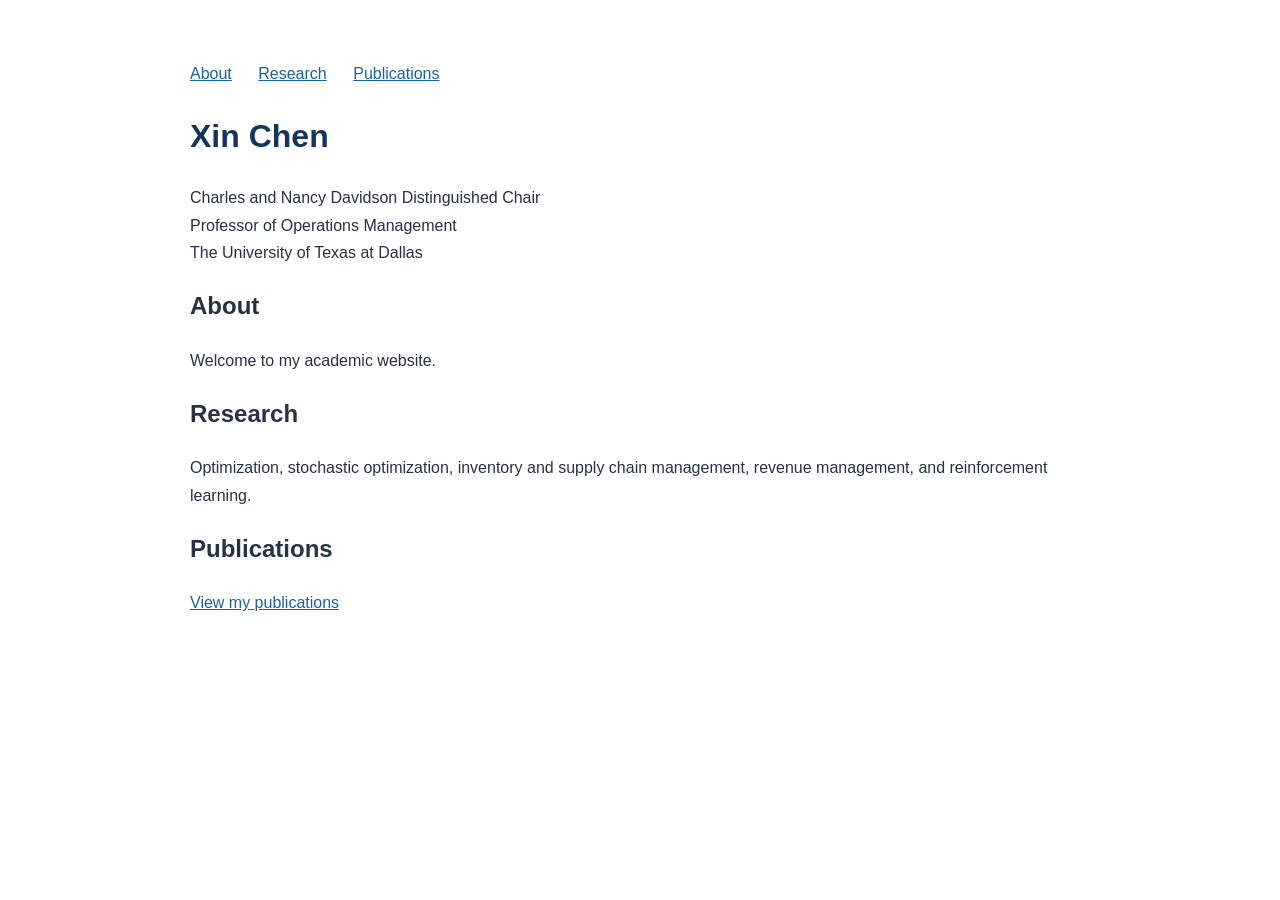
==== index.html @ ed324f5e "Create index.html for academic website Initial creation of the academic website for Xin Chen, includ" ====
<!DOCTYPE html>
<html lang="en">
<head>
  <meta charset="UTF-8">
  <meta name="viewport" content="width=device-width, initial-scale=1">
  <title>Xin Chen | UT Dallas</title>
  <style>
    body {
      font-family: Arial, sans-serif;
      max-width: 900px;
      margin: 60px auto;
      padding: 0 24px;
      color: #253247;
      line-height: 1.7;
    }
    h1 { color: #15365c; }
    a { color: #17639a; }
    nav a { margin-right: 22px; }
  </style>
</head>
<body>
  <nav>
    <a href="#about">About</a>
    <a href="#research">Research</a>
    <a href="#publications">Publications</a>
  </nav>

  <h1>Xin Chen</h1>
  <p>
    Charles and Nancy Davidson Distinguished Chair<br>
    Professor of Operations Management<br>
    The University of Texas at Dallas
  </p>

  <h2 id="about">About</h2>
  <p>
    Welcome to my academic website.
  </p>

  <h2 id="research">Research</h2>
  <p>
    Optimization, stochastic optimization,
    inventory and supply chain management,
    revenue management, and reinforcement learning.
  </p>

  <h2 id="publications">Publications</h2>
  <p>
    <a href="https://sites.gatech.edu/xin-chen/publications/">
      View my publications
    </a>
  </p>
</body>
</html>
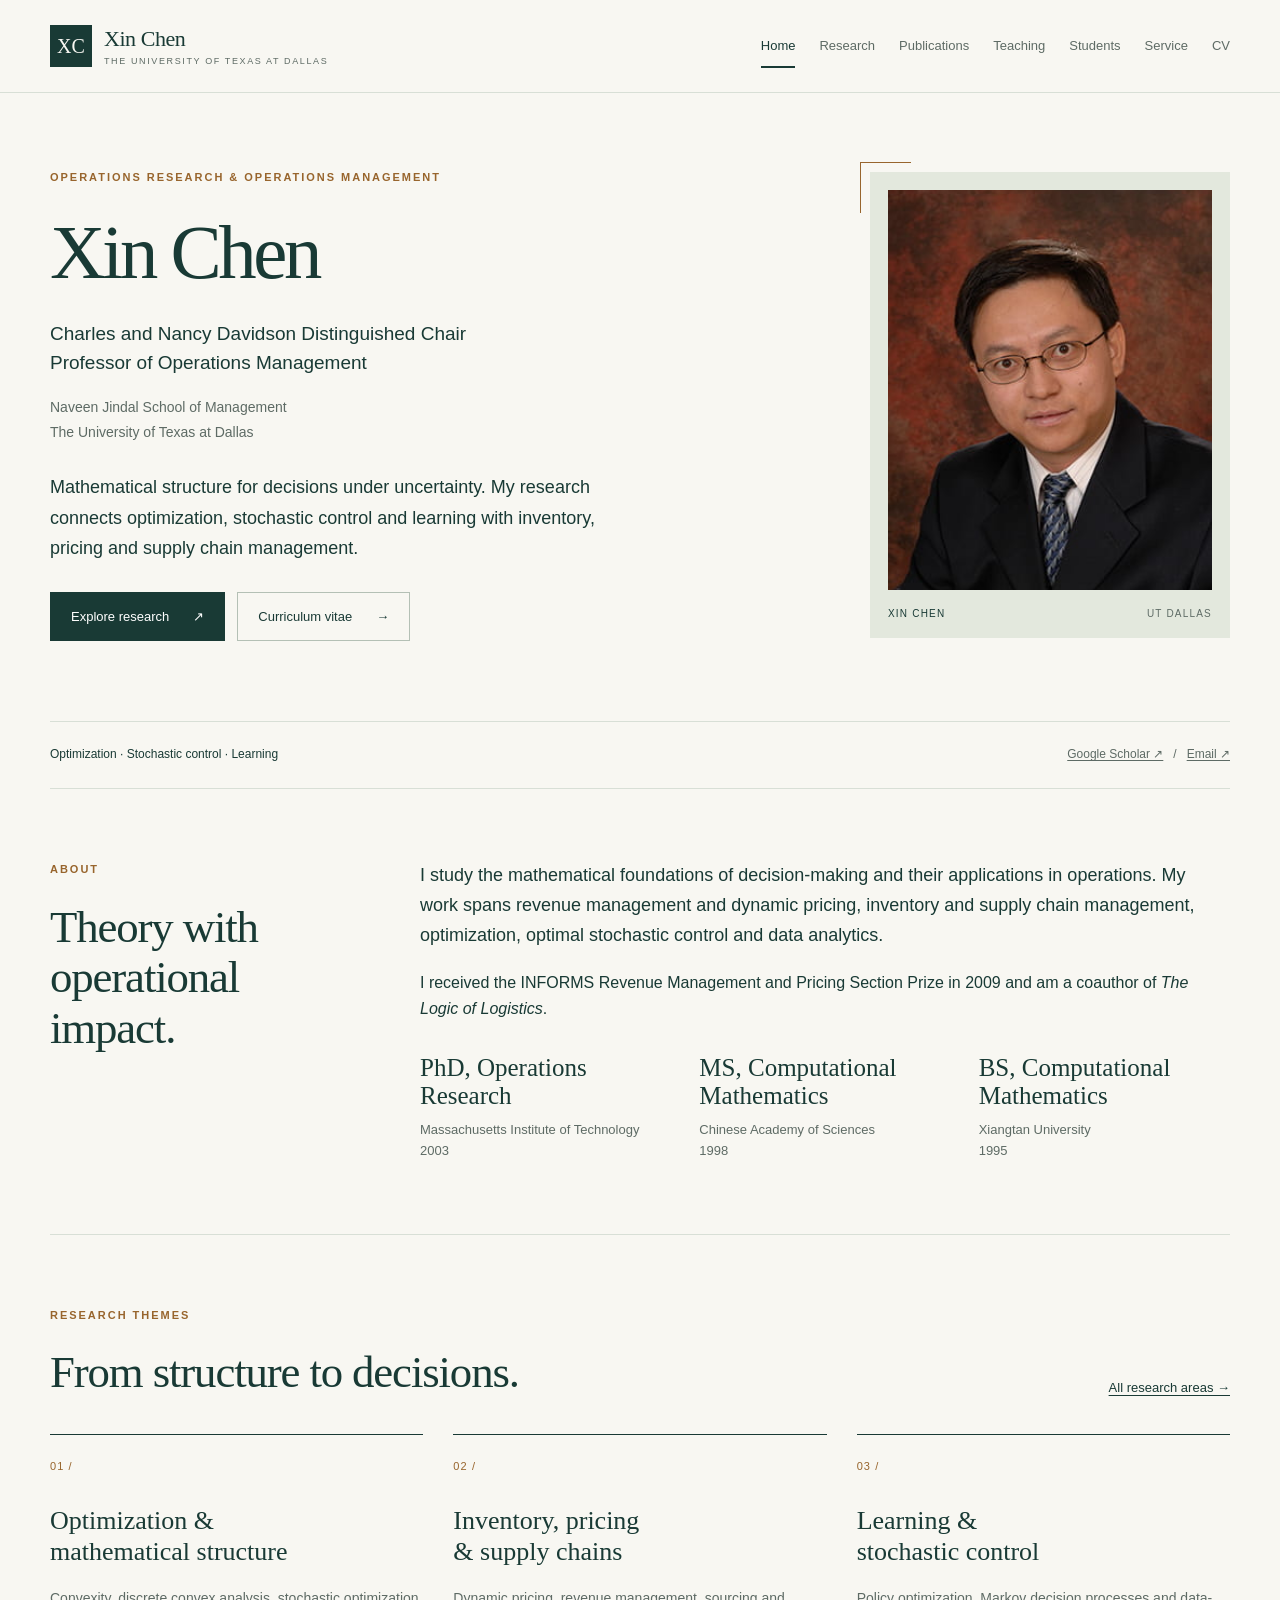
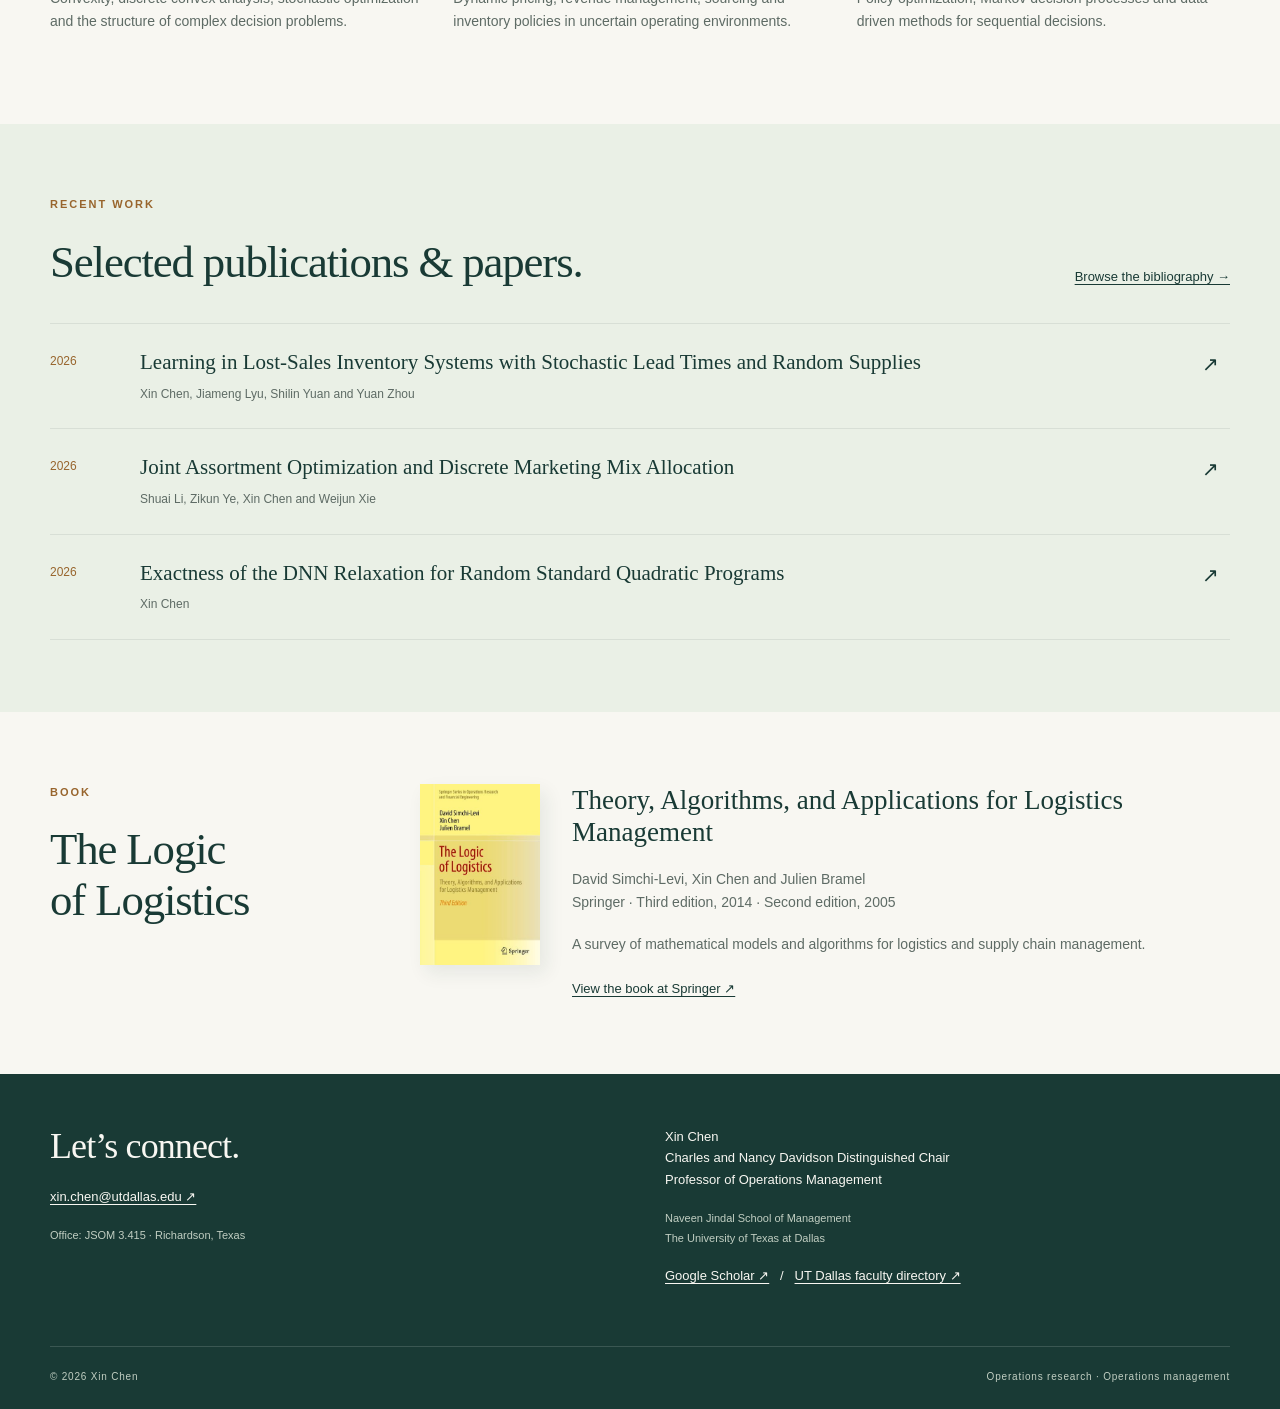
==== commit cd964ecd: "Redesign academic website with seven responsive pages Add Home, Research, Publications, Teaching, St" ====
--- a/index.html
+++ b/index.html
@@ -1,55 +1,16 @@
-
-<!DOCTYPE html>
-<html lang="en">
-<head>
-  <meta charset="UTF-8">
-  <meta name="viewport" content="width=device-width, initial-scale=1">
-  <title>Xin Chen | UT Dallas</title>
-  <style>
-    body {
-      font-family: Arial, sans-serif;
-      max-width: 900px;
-      margin: 60px auto;
-      padding: 0 24px;
-      color: #253247;
-      line-height: 1.7;
-    }
-    h1 { color: #15365c; }
-    a { color: #17639a; }
-    nav a { margin-right: 22px; }
-  </style>
-</head>
-<body>
-  <nav>
-    <a href="#about">About</a>
-    <a href="#research">Research</a>
-    <a href="#publications">Publications</a>
-  </nav>
-
-  <h1>Xin Chen</h1>
-  <p>
-    Charles and Nancy Davidson Distinguished Chair<br>
-    Professor of Operations Management<br>
-    The University of Texas at Dallas
-  </p>
-
-  <h2 id="about">About</h2>
-  <p>
-    Welcome to my academic website.
-  </p>
-
-  <h2 id="research">Research</h2>
-  <p>
-    Optimization, stochastic optimization,
-    inventory and supply chain management,
-    revenue management, and reinforcement learning.
-  </p>
-
-  <h2 id="publications">Publications</h2>
-  <p>
-    <a href="https://sites.gatech.edu/xin-chen/publications/">
-      View my publications
-    </a>
-  </p>
-</body>
-</html>
+<!doctype html>
+<html lang="en"><head><meta charset="utf-8"><meta name="viewport" content="width=device-width, initial-scale=1">
+<title>Xin Chen | UT Dallas</title><meta name="description" content="Xin Chen, Charles and Nancy Davidson Distinguished Chair and Professor of Operations Management at The University of Texas at Dallas. Research in optimization, learning and operations."><meta name="theme-color" content="#193a35">
+<link rel="canonical" href="https://xinchen908.github.io/"><link rel="icon" href="favicon.svg" type="image/svg+xml"><link rel="stylesheet" href="styles.css">
+<meta property="og:title" content="Xin Chen | UT Dallas"><meta property="og:description" content="Xin Chen, Charles and Nancy Davidson Distinguished Chair and Professor of Operations Management at The University of Texas at Dallas. Research in optimization, learning and operations."><meta property="og:type" content="website"><meta property="og:image" content="https://xinchen908.github.io/portrait.jpg">
+<script src="site.js" defer></script></head><body>
+<a class="skip" href="#main">Skip to content</a>
+<header class="header"><div class="wrap header-inner"><a class="brand" href="index.html" aria-label="Xin Chen — home"><span class="monogram" aria-hidden="true">XC</span><span class="brand-name">Xin Chen<span class="brand-small">The University of Texas at Dallas</span></span></a>
+<button class="menu-button" aria-controls="navigation" aria-expanded="false" type="button">Menu</button><nav class="nav" id="navigation" aria-label="Main navigation"><a href="index.html" aria-current="page">Home</a><a href="research.html">Research</a><a href="publications.html">Publications</a><a href="teaching.html">Teaching</a><a href="students.html">Students</a><a href="service.html">Service</a><a href="cv.html">CV</a></nav></div></header>
+<main id="main"><div class="wrap"><section class="hero" aria-labelledby="home-title"><div><div class="eyebrow">Operations research &amp; operations management</div><h1 id="home-title">Xin Chen</h1><p class="title">Charles and Nancy Davidson Distinguished Chair<br>Professor of Operations Management</p><p class="affiliation">Naveen Jindal School of Management<br>The University of Texas at Dallas</p><p class="hero-summary">Mathematical structure for decisions under uncertainty. My research connects optimization, stochastic control and learning with inventory, pricing and supply chain management.</p><div class="actions"><a href="research.html" class="button">Explore research <span aria-hidden="true">↗</span></a><a href="cv.html" class="button secondary">Curriculum vitae <span aria-hidden="true">→</span></a></div></div><figure style="margin:0"><div class="portrait-box"><img src="portrait.jpg" alt="Portrait of Xin Chen" width="300" height="400" fetchpriority="high"><figcaption class="portrait-caption"><span>Xin Chen</span><span>UT Dallas</span></figcaption></div></figure></section><div class="band"><strong>Optimization · Stochastic control · Learning</strong><span><a href="https://scholar.google.com/citations?user=iqSx2rYAAAAJ&amp;hl=en">Google Scholar ↗</a> &nbsp; / &nbsp; <a href="mailto:xin.chen@utdallas.edu">Email ↗</a></span></div>
+<section class="section two-column" id="about"><div><div class="eyebrow">About</div><h2>Theory with<br>operational impact.</h2></div><div><p class="intro-copy">I study the mathematical foundations of decision-making and their applications in operations. My work spans revenue management and dynamic pricing, inventory and supply chain management, optimization, optimal stochastic control and data analytics.</p><p>I received the INFORMS Revenue Management and Pricing Section Prize in 2009 and am a coauthor of <em>The Logic of Logistics</em>.</p><div class="education"><div><strong>PhD, Operations Research</strong><span>Massachusetts Institute of Technology<br>2003</span></div><div><strong>MS, Computational Mathematics</strong><span>Chinese Academy of Sciences<br>1998</span></div><div><strong>BS, Computational Mathematics</strong><span>Xiangtan University<br>1995</span></div></div></div></section>
+<section class="section" id="research"><div class="section-heading"><div><div class="eyebrow">Research themes</div><h2>From structure to decisions.</h2></div><a href="research.html" class="text-link">All research areas →</a></div><div class="research-grid"><article class="research-tile"><span class="number">01 /</span><h3>Optimization &amp;<br>mathematical structure</h3><p>Convexity, discrete convex analysis, stochastic optimization and the structure of complex decision problems.</p></article><article class="research-tile"><span class="number">02 /</span><h3>Inventory, pricing<br>&amp; supply chains</h3><p>Dynamic pricing, revenue management, sourcing and inventory policies in uncertain operating environments.</p></article><article class="research-tile"><span class="number">03 /</span><h3>Learning &amp;<br>stochastic control</h3><p>Policy optimization, Markov decision processes and data-driven methods for sequential decisions.</p></article></div></section></div>
+<div class="tinted"><section class="wrap section" id="publications"><div class="section-heading"><div><div class="eyebrow">Recent work</div><h2>Selected publications &amp; papers.</h2></div><a href="publications.html" class="text-link">Browse the bibliography →</a></div><a class="work-row" href="https://doi.org/10.1287/mnsc.2023.04203"><span class="work-year">2026</span><div><h3>Learning in Lost-Sales Inventory Systems with Stochastic Lead Times and Random Supplies</h3><p>Xin Chen, Jiameng Lyu, Shilin Yuan and Yuan Zhou</p></div><span class="work-arrow" aria-hidden="true">↗</span></a><a class="work-row" href="https://doi.org/10.1287/msom.2024.1406"><span class="work-year">2026</span><div><h3>Joint Assortment Optimization and Discrete Marketing Mix Allocation</h3><p>Shuai Li, Zikun Ye, Xin Chen and Weijun Xie</p></div><span class="work-arrow" aria-hidden="true">↗</span></a><a class="work-row" href="https://arxiv.org/abs/2605.11456"><span class="work-year">2026</span><div><h3>Exactness of the DNN Relaxation for Random Standard Quadratic Programs</h3><p>Xin Chen</p></div><span class="work-arrow" aria-hidden="true">↗</span></a></section></div>
+<section class="wrap section two-column"><div><div class="eyebrow">Book</div><h2>The Logic<br>of Logistics</h2></div><div class="book-panel"><img src="book.jpg" alt="Cover of The Logic of Logistics, third edition" width="120" height="181" loading="lazy"><div><h3>Theory, Algorithms, and Applications for Logistics Management</h3><p>David Simchi-Levi, Xin Chen and Julien Bramel<br>Springer · Third edition, 2014 · Second edition, 2005</p><p>A survey of mathematical models and algorithms for logistics and supply chain management.</p><a href="https://link.springer.com/book/10.1007/978-1-4614-9149-1" class="text-link">View the book at Springer ↗</a></div></div></section></main>
+<footer class="footer"><div class="wrap"><div class="footer-main"><div><h2>Let’s connect.</h2><p><a href="mailto:xin.chen@utdallas.edu">xin.chen@utdallas.edu ↗</a></p><small>Office: JSOM 3.415 · Richardson, Texas</small></div><div><p>Xin Chen<br>Charles and Nancy Davidson Distinguished Chair<br>Professor of Operations Management</p><small>Naveen Jindal School of Management<br>The University of Texas at Dallas</small><p style="margin-top:16px"><a href="https://scholar.google.com/citations?user=iqSx2rYAAAAJ&amp;hl=en">Google Scholar ↗</a> &nbsp; / &nbsp; <a href="https://jindal.utdallas.edu/faculty/">UT Dallas faculty directory ↗</a></p></div></div><div class="footer-bottom"><span>© 2026 Xin Chen</span><span>Operations research · Operations management</span></div></div></footer>
+</body></html>
--- a/styles.css
+++ b/styles.css
@@ -0,0 +1,9 @@
+@charset "UTF-8";
+:root{--ink:#193a35;--muted:#5e6b65;--paper:#f8f7f2;--white:#fff;--line:#d8dfd6;--accent:#98652d;--pale:#eaf0e6;--serif:Georgia,'Times New Roman',serif;--sans:Arial,Helvetica,sans-serif}
+*{box-sizing:border-box}html{scroll-behavior:smooth;scroll-padding-top:100px}body{margin:0;background:var(--paper);color:var(--ink);font:16px/1.65 var(--sans);-webkit-font-smoothing:antialiased}a{color:inherit;text-underline-offset:.2em;text-decoration-thickness:1px}a:hover{color:#96602a}button,input,select{font:inherit}button,a,input,select{touch-action:manipulation}:focus-visible{outline:3px solid #bc7c31;outline-offset:5px}img{max-width:100%;display:block}p{margin:0 0 1.2rem}h1,h2,h3{font-weight:400;line-height:1.13;margin:0 0 1.2rem}h1,h2{font-family:var(--serif)}h1{font-size:clamp(3rem,6vw,5.25rem);letter-spacing:-.045em}h2{font-size:clamp(2rem,3.5vw,3rem);letter-spacing:-.025em}h3{font-size:1.2rem;line-height:1.4}ul{padding-left:1.25rem}li+li{margin-top:.5rem}.wrap{width:min(1180px,calc(100% - 80px));margin-inline:auto}.skip{position:absolute;top:-90px;left:20px;padding:12px 20px;background:var(--white);z-index:20}.skip:focus{top:10px}.header{background:var(--paper);border-bottom:1px solid var(--line);position:sticky;top:0;z-index:10}.header-inner{height:92px;display:flex;align-items:center;justify-content:space-between;gap:25px}.brand{text-decoration:none;display:flex;align-items:center;gap:12px;flex-shrink:0}.monogram{display:grid;place-items:center;width:42px;height:42px;background:var(--ink);color:var(--paper);font:20px var(--serif)}.brand-name{font:22px var(--serif);letter-spacing:-.02em}.brand-small{display:block;text-transform:uppercase;font:9px var(--sans);letter-spacing:.18em;margin-top:4px;color:var(--muted)}.nav{display:flex;gap:24px;align-items:center}.nav a{font-size:13px;text-decoration:none;padding:11px 0;position:relative;color:var(--muted)}.nav a[aria-current=page]{color:var(--ink)}.nav a[aria-current=page]:after{content:'';position:absolute;bottom:0;height:2px;left:0;right:0;background:var(--ink)}.nav a:hover{color:var(--ink)}.menu-button{display:none;background:transparent;border:1px solid var(--line);padding:8px 12px;color:var(--ink)}.eyebrow{font-size:11px;text-transform:uppercase;letter-spacing:.18em;font-weight:600;line-height:1.5;color:var(--accent);margin-bottom:24px}.hero{display:grid;grid-template-columns:1.5fr .75fr;gap:100px;align-items:center;padding-block:76px 80px}.hero h1{margin-bottom:24px}.hero .title{font-size:19px;line-height:1.5;margin-bottom:18px}.affiliation{color:var(--muted);font-size:14px;line-height:1.75}.hero-summary{max-width:555px;font-size:18px;line-height:1.7;margin-top:28px}.actions{display:flex;gap:12px;flex-wrap:wrap;margin-top:28px}.button{display:inline-flex;align-items:center;justify-content:center;gap:24px;text-decoration:none;padding:13px 20px;background:var(--ink);color:white;font-size:13px;border:1px solid var(--ink);cursor:pointer}.button:hover{background:#29554b;color:white}.button.secondary{background:transparent;color:var(--ink);border-color:#b4c0b5}.button.secondary:hover{background:var(--pale)}.portrait-box{padding:18px 18px 0;background:#e3e8dd;position:relative}.portrait-box:before{content:'';position:absolute;width:50px;height:50px;border-top:1px solid var(--accent);border-left:1px solid var(--accent);top:-10px;left:-10px}.portrait-box img{width:100%;aspect-ratio:300/400;object-fit:cover;object-position:50% 25%}.portrait-caption{display:flex;justify-content:space-between;align-items:center;padding-block:16px;font-size:10px;letter-spacing:.12em;text-transform:uppercase}.portrait-caption span:last-child{color:var(--muted)}.band{border-top:1px solid var(--line);border-bottom:1px solid var(--line);padding-block:23px;display:flex;justify-content:space-between;gap:20px;font-size:12px;color:var(--muted)}.band strong{font-weight:400;color:var(--ink)}.section{padding-block:72px}.section+.section{border-top:1px solid var(--line)}.section-heading{display:flex;align-items:end;justify-content:space-between;gap:24px;margin-bottom:36px}.section-heading h2{margin:0}.text-link{font-size:13px;white-space:nowrap}.two-column{display:grid;grid-template-columns:280px 1fr;gap:90px}.intro-copy{font-size:18px;max-width:780px}.education{display:grid;grid-template-columns:repeat(3,1fr);gap:28px;margin-top:32px}.education strong{font:25px var(--serif);display:block;margin-bottom:10px}.education span{font-size:13px;color:var(--muted);display:block;line-height:1.6}.research-grid{display:grid;grid-template-columns:repeat(3,1fr);gap:30px}.research-tile{border-top:1px solid var(--ink);padding-top:22px}.number{font-size:11px;letter-spacing:.1em;color:var(--accent);display:block;margin-bottom:30px}.research-tile h3{font:26px/1.2 var(--serif)}.research-tile p{font-size:14px;color:var(--muted)}.tinted{background:var(--pale)}.work-row{display:grid;grid-template-columns:70px 1fr 28px;gap:20px;border-top:1px solid var(--line);padding:24px 0;text-decoration:none}.work-row:last-child{border-bottom:1px solid var(--line)}.work-year{font-size:12px;color:var(--accent);padding-top:4px}.work-row h3{font:21px/1.4 var(--serif);margin:0 0 7px}.work-row p{color:var(--muted);font-size:12px;margin:0}.work-arrow{font-size:20px}.book-panel{display:grid;grid-template-columns:120px 1fr;gap:32px;align-items:start;max-width:780px}.book-panel img{width:120px;box-shadow:6px 8px 18px #193a3515}.book-panel h3{font:27px/1.2 var(--serif)}.book-panel p{font-size:14px;color:var(--muted)}.footer{background:var(--ink);color:var(--paper);padding-block:52px 24px}.footer-main{display:grid;grid-template-columns:1fr 1fr;gap:50px;padding-bottom:40px}.footer h2{font-size:36px}.footer p,.footer a{font-size:13px}.footer a:hover{color:#e5be8b}.footer small{display:block;color:#c1cec2;line-height:1.8;font-size:11px}.footer-bottom{display:flex;justify-content:space-between;border-top:1px solid #ffffff25;padding-top:22px;font-size:10px;letter-spacing:.08em;color:#c1cec2}.page-intro{padding-block:62px 40px;border-bottom:1px solid var(--line);max-width:100%}.page-intro h1{font-size:clamp(3rem,5vw,4.5rem)}.page-intro p{max-width:750px;font-size:18px;color:var(--muted);margin-bottom:0}.page-intro .eyebrow{margin-bottom:18px}.content-section{padding-block:48px}.note{border-left:2px solid #a9b49c;padding:8px 0 8px 20px;margin:0 0 32px;font-size:13px;color:var(--muted);max-width:850px}.note p:last-child{margin-bottom:0}.research-topic{display:grid;grid-template-columns:80px 1fr;gap:30px;padding:42px 0;border-bottom:1px solid var(--line)}.research-topic:first-of-type{padding-top:0}.research-topic h2{font-size:32px}.research-topic .number{margin-top:8px}.research-topic p{max-width:740px;color:var(--muted)}.paper-link{display:block;max-width:740px;font-size:14px;margin-top:14px}.filter-bar{display:grid;grid-template-columns:1fr 180px auto;gap:14px;align-items:end;margin-bottom:18px}.field label{display:block;font-size:12px;margin-bottom:8px}.field input,.field select{width:100%;background:white;border:1px solid #b4c0b5;padding:12px;color:var(--ink);border-radius:0;min-height:49px}.reset{min-height:49px}.result-count{color:var(--muted);font-size:12px;margin-bottom:30px}.publication{display:grid;grid-template-columns:65px 1fr;gap:25px;padding:28px 0;border-top:1px solid var(--line)}.publication .pub-year{color:var(--accent);font-size:12px;padding-top:4px}.publication h2{font:23px/1.4 var(--serif);letter-spacing:0;margin-bottom:12px}.publication p{font-size:13px;line-height:1.7;color:var(--muted);margin-bottom:12px}.pub-links{display:flex;flex-wrap:wrap;gap:8px 18px;font-size:12px}.pub-links a{overflow-wrap:anywhere}.empty{padding:30px;background:var(--pale)}[hidden]{display:none!important}.data-table{width:100%;border-collapse:collapse;line-height:1.6}.data-table th{text-align:left;font-size:11px;letter-spacing:.1em;text-transform:uppercase;padding:14px 20px 14px 0;border-bottom:1px solid var(--ink);font-weight:400;color:var(--muted)}.data-table td{padding:18px 24px 18px 0;border-bottom:1px solid var(--line);vertical-align:top;font-size:14px}.data-table td:first-child{font-family:var(--serif);font-size:19px}.data-table small{display:block;color:var(--muted);font:12px/1.6 var(--sans);margin-top:5px}.data-table td:last-child{padding-right:0}.stack-section{padding-block:30px;border-bottom:1px solid var(--line)}.stack-section:first-child{padding-top:0}.stack-section h2{font-size:32px}.stack-section h3{margin-top:26px}.clean-list{list-style:none;padding:0}.clean-list li{padding:13px 0;border-bottom:1px solid var(--line);font-size:14px}.clean-list li strong{font-weight:400;display:block;font:20px/1.5 var(--serif)}.clean-list li span{display:block;color:var(--muted);font-size:12px}.cv-panel{display:grid;grid-template-columns:1fr 300px;gap:80px}.cv-card{background:var(--pale);padding:32px;align-self:start}.cv-card .number{margin-bottom:20px}.cv-card h2{font-size:30px}.cv-card p{font-size:13px;color:var(--muted)}.timeline-item{display:grid;grid-template-columns:90px 1fr;gap:20px;padding:18px 0;border-bottom:1px solid var(--line)}.timeline-item span{font-size:13px;color:var(--accent)}.timeline-item strong{font:21px/1.4 var(--serif);display:block}.timeline-item p{font-size:13px;color:var(--muted);margin:6px 0 0}.source-line{margin-top:30px;font-size:11px;color:var(--muted);max-width:850px}.anchor-links{display:flex;gap:18px;flex-wrap:wrap;margin:10px 0 30px;font-size:12px}.section-label{font-size:11px;color:var(--accent);text-transform:uppercase;letter-spacing:.12em;margin-bottom:12px}
+@media(min-width:1500px){.hero{padding-block:95px}.wrap{width:min(1200px,calc(100% - 120px))}}
+@media(max-width:1050px){.wrap{width:calc(100% - 48px)}.nav{gap:16px}.hero{gap:50px;grid-template-columns:1.35fr .8fr}.two-column{gap:45px;grid-template-columns:220px 1fr}.cv-panel{gap:40px;grid-template-columns:1fr 280px}}
+@media(max-width:780px){.header-inner{height:auto;min-height:76px;flex-wrap:wrap;padding-block:15px;gap:12px}.brand-small{font-size:8px}.brand-name{font-size:20px}.menu-button{display:block}.nav{width:100%;gap:8px 22px;flex-wrap:wrap;padding-block:5px 9px}.js .nav:not(.open){display:none}.nav a{font-size:14px;padding:8px 0}.hero{grid-template-columns:1fr .65fr;gap:30px;padding-block:48px}.hero h1{font-size:57px}.hero .title{font-size:16px}.hero-summary{font-size:16px}.hero .actions{gap:10px}.portrait-box{padding:10px 10px 0}.portrait-caption{font-size:8px;letter-spacing:.05em;flex-wrap:wrap;gap:5px;padding-block:12px}.two-column{grid-template-columns:1fr;gap:20px}.research-grid{gap:24px;grid-template-columns:1fr}.research-tile{display:grid;grid-template-columns:40px 1fr;gap:0 16px}.research-tile .number{grid-row:span 2;margin-top:8px}.research-tile h3{font-size:24px}.research-tile p{grid-column:2}.section{padding-block:48px}.band{font-size:11px;flex-wrap:wrap;gap:8px 20px}.section-heading{align-items:start}.cv-panel{grid-template-columns:1fr;gap:40px}.cv-card{max-width:450px}.page-intro{padding-block:44px 30px}.page-intro p{font-size:16px}.footer-main{grid-template-columns:1fr;gap:10px}.footer-bottom{gap:20px}.education{gap:20px}.filter-bar{grid-template-columns:1fr 150px}.reset{grid-column:1/-1;justify-self:start}.research-topic{grid-template-columns:40px 1fr;gap:15px}}
+@media(max-width:520px){.wrap{width:calc(100% - 40px)}.hero{grid-template-columns:1fr;padding-block:38px 46px;gap:40px}.hero .eyebrow{font-size:10px;margin-bottom:20px}.hero h1{font-size:64px}.hero-summary{margin-top:22px}.portrait-box{max-width:250px;width:70%;margin-left:auto;margin-right:auto}.portrait-box img{aspect-ratio:300/350}.portrait-caption{font-size:9px}.actions{gap:10px}.button{padding:12px 16px;gap:15px}.band{padding-block:18px}.section-heading{flex-direction:column;gap:16px;margin-bottom:28px}.intro-copy{font-size:16px}.education{grid-template-columns:1fr;gap:20px}.education strong{font-size:22px}.work-row{grid-template-columns:45px 1fr 20px;gap:12px}.work-row h3{font-size:19px}.book-panel{grid-template-columns:80px 1fr;gap:22px}.book-panel img{width:80px}.book-panel h3{font-size:23px}.footer{padding-top:40px}.footer-bottom{flex-direction:column;gap:8px}.filter-bar{grid-template-columns:1fr}.filter-bar .reset{grid-column:auto}.publication{grid-template-columns:1fr;gap:8px;padding:24px 0}.publication h2{font-size:22px}.research-topic{grid-template-columns:1fr;gap:5px}.research-topic h2{font-size:29px}.data-table th,.data-table td{padding-right:12px}.data-table td:first-child{font-size:17px}.data-table td{font-size:12px}.timeline-item{grid-template-columns:65px 1fr;gap:12px}.content-section{padding-block:32px}.page-intro h1{font-size:48px}.note{padding-left:15px}.cv-card{padding:26px}}
+@media(prefers-reduced-motion:reduce){html{scroll-behavior:auto}*{transition:none!important}}
+@media print{body{background:white;color:black}.header{position:static}.menu-button,.actions,.filter-bar,.footer,.skip{display:none}.wrap{width:100%}.hero,.section,.content-section{padding-block:24px}.publication,.timeline-item,.data-table tr{break-inside:avoid}a{color:black}.nav{display:flex!important}.hero{grid-template-columns:2fr 1fr;gap:30px}}
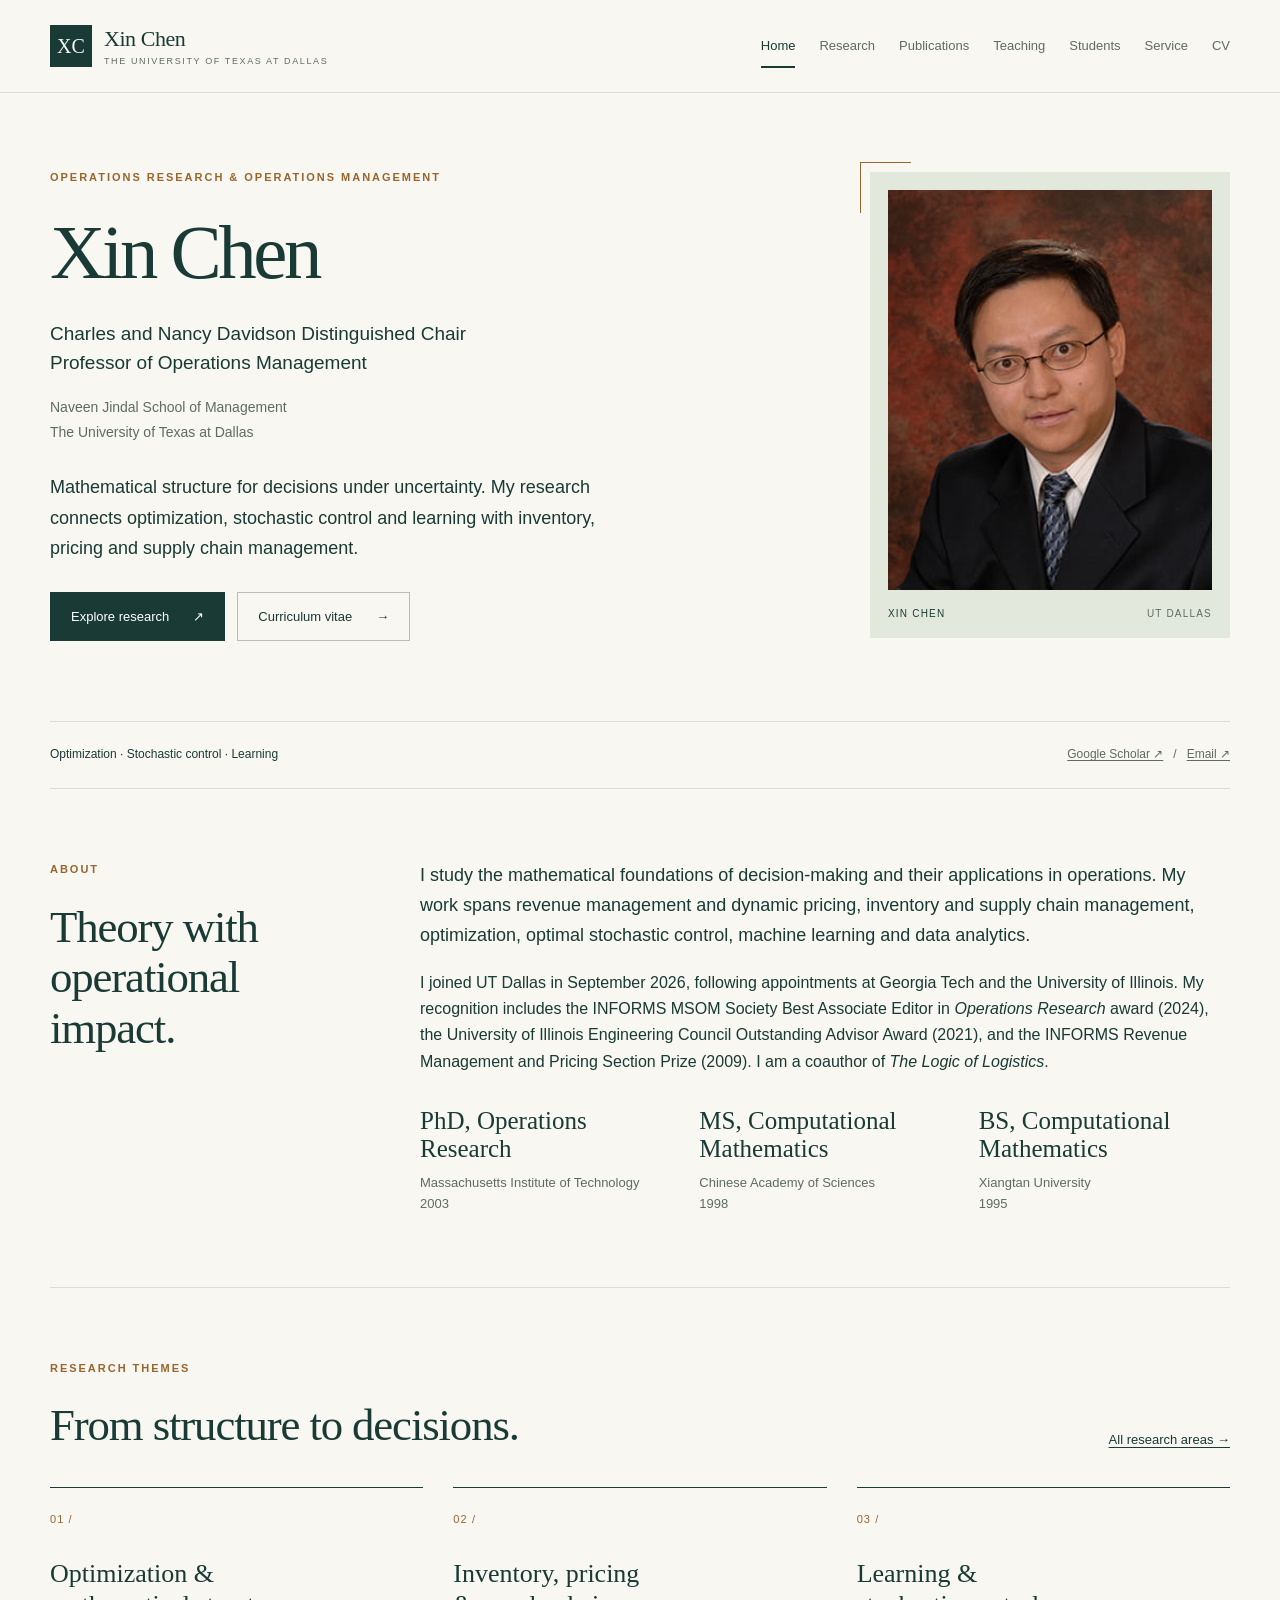
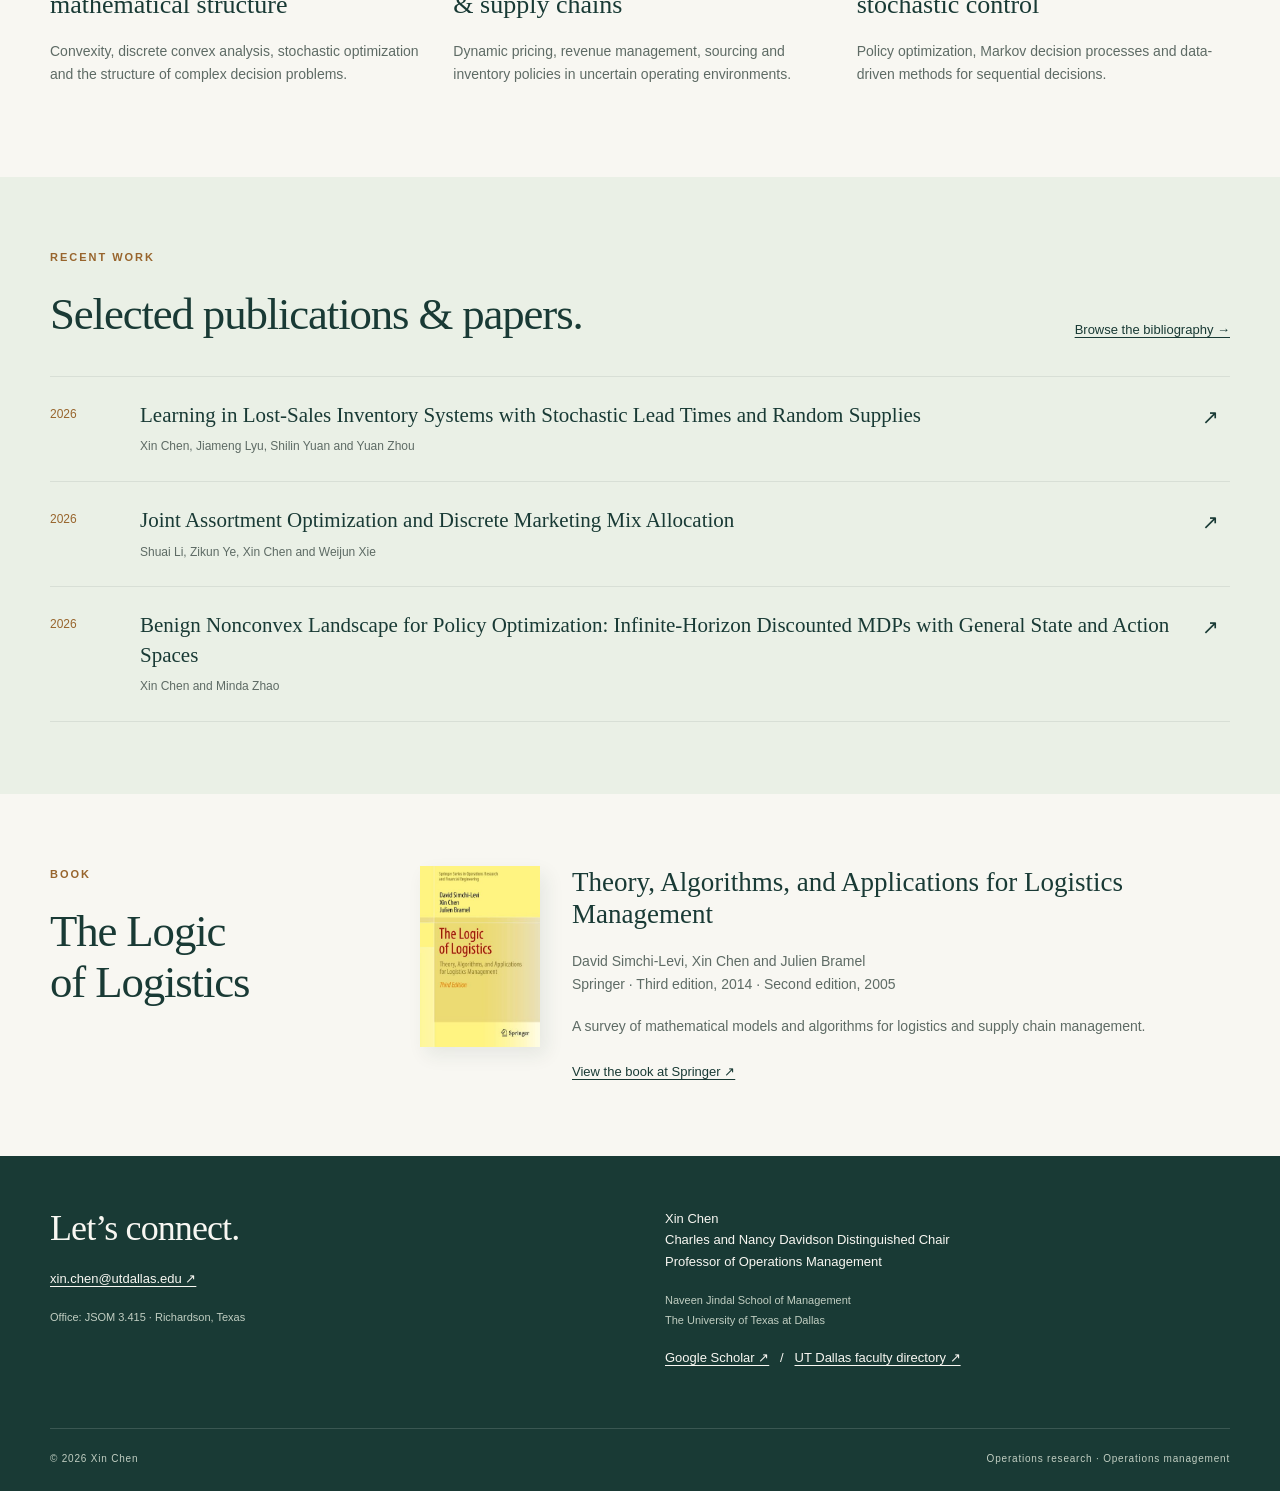
==== commit 0f16ec48: "Refresh academic website from the 2026 CV Replace primary CV download with the current UT Dallas CV;" ====
--- a/index.html
+++ b/index.html
@@ -1,16 +1,16 @@
 <!doctype html>
 <html lang="en"><head><meta charset="utf-8"><meta name="viewport" content="width=device-width, initial-scale=1">
 <title>Xin Chen | UT Dallas</title><meta name="description" content="Xin Chen, Charles and Nancy Davidson Distinguished Chair and Professor of Operations Management at The University of Texas at Dallas. Research in optimization, learning and operations."><meta name="theme-color" content="#193a35">
-<link rel="canonical" href="https://xinchen908.github.io/"><link rel="icon" href="favicon.svg" type="image/svg+xml"><link rel="stylesheet" href="styles.css">
+<link rel="canonical" href="https://xinchen908.github.io/"><link rel="icon" href="favicon.svg" type="image/svg+xml"><link rel="stylesheet" href="styles.css?v=20261021cv">
 <meta property="og:title" content="Xin Chen | UT Dallas"><meta property="og:description" content="Xin Chen, Charles and Nancy Davidson Distinguished Chair and Professor of Operations Management at The University of Texas at Dallas. Research in optimization, learning and operations."><meta property="og:type" content="website"><meta property="og:image" content="https://xinchen908.github.io/portrait.jpg">
 <script src="site.js" defer></script></head><body>
 <a class="skip" href="#main">Skip to content</a>
 <header class="header"><div class="wrap header-inner"><a class="brand" href="index.html" aria-label="Xin Chen — home"><span class="monogram" aria-hidden="true">XC</span><span class="brand-name">Xin Chen<span class="brand-small">The University of Texas at Dallas</span></span></a>
 <button class="menu-button" aria-controls="navigation" aria-expanded="false" type="button">Menu</button><nav class="nav" id="navigation" aria-label="Main navigation"><a href="index.html" aria-current="page">Home</a><a href="research.html">Research</a><a href="publications.html">Publications</a><a href="teaching.html">Teaching</a><a href="students.html">Students</a><a href="service.html">Service</a><a href="cv.html">CV</a></nav></div></header>
 <main id="main"><div class="wrap"><section class="hero" aria-labelledby="home-title"><div><div class="eyebrow">Operations research &amp; operations management</div><h1 id="home-title">Xin Chen</h1><p class="title">Charles and Nancy Davidson Distinguished Chair<br>Professor of Operations Management</p><p class="affiliation">Naveen Jindal School of Management<br>The University of Texas at Dallas</p><p class="hero-summary">Mathematical structure for decisions under uncertainty. My research connects optimization, stochastic control and learning with inventory, pricing and supply chain management.</p><div class="actions"><a href="research.html" class="button">Explore research <span aria-hidden="true">↗</span></a><a href="cv.html" class="button secondary">Curriculum vitae <span aria-hidden="true">→</span></a></div></div><figure style="margin:0"><div class="portrait-box"><img src="portrait.jpg" alt="Portrait of Xin Chen" width="300" height="400" fetchpriority="high"><figcaption class="portrait-caption"><span>Xin Chen</span><span>UT Dallas</span></figcaption></div></figure></section><div class="band"><strong>Optimization · Stochastic control · Learning</strong><span><a href="https://scholar.google.com/citations?user=iqSx2rYAAAAJ&amp;hl=en">Google Scholar ↗</a> &nbsp; / &nbsp; <a href="mailto:xin.chen@utdallas.edu">Email ↗</a></span></div>
-<section class="section two-column" id="about"><div><div class="eyebrow">About</div><h2>Theory with<br>operational impact.</h2></div><div><p class="intro-copy">I study the mathematical foundations of decision-making and their applications in operations. My work spans revenue management and dynamic pricing, inventory and supply chain management, optimization, optimal stochastic control and data analytics.</p><p>I received the INFORMS Revenue Management and Pricing Section Prize in 2009 and am a coauthor of <em>The Logic of Logistics</em>.</p><div class="education"><div><strong>PhD, Operations Research</strong><span>Massachusetts Institute of Technology<br>2003</span></div><div><strong>MS, Computational Mathematics</strong><span>Chinese Academy of Sciences<br>1998</span></div><div><strong>BS, Computational Mathematics</strong><span>Xiangtan University<br>1995</span></div></div></div></section>
+<section class="section two-column" id="about"><div><div class="eyebrow">About</div><h2>Theory with<br>operational impact.</h2></div><div><p class="intro-copy">I study the mathematical foundations of decision-making and their applications in operations. My work spans revenue management and dynamic pricing, inventory and supply chain management, optimization, optimal stochastic control, machine learning and data analytics.</p><p>I joined UT Dallas in September 2026, following appointments at Georgia Tech and the University of Illinois. My recognition includes the INFORMS MSOM Society Best Associate Editor in <em>Operations Research</em> award (2024), the University of Illinois Engineering Council Outstanding Advisor Award (2021), and the INFORMS Revenue Management and Pricing Section Prize (2009). I am a coauthor of <em>The Logic of Logistics</em>.</p><div class="education"><div><strong>PhD, Operations Research</strong><span>Massachusetts Institute of Technology<br>2003</span></div><div><strong>MS, Computational Mathematics</strong><span>Chinese Academy of Sciences<br>1998</span></div><div><strong>BS, Computational Mathematics</strong><span>Xiangtan University<br>1995</span></div></div></div></section>
 <section class="section" id="research"><div class="section-heading"><div><div class="eyebrow">Research themes</div><h2>From structure to decisions.</h2></div><a href="research.html" class="text-link">All research areas →</a></div><div class="research-grid"><article class="research-tile"><span class="number">01 /</span><h3>Optimization &amp;<br>mathematical structure</h3><p>Convexity, discrete convex analysis, stochastic optimization and the structure of complex decision problems.</p></article><article class="research-tile"><span class="number">02 /</span><h3>Inventory, pricing<br>&amp; supply chains</h3><p>Dynamic pricing, revenue management, sourcing and inventory policies in uncertain operating environments.</p></article><article class="research-tile"><span class="number">03 /</span><h3>Learning &amp;<br>stochastic control</h3><p>Policy optimization, Markov decision processes and data-driven methods for sequential decisions.</p></article></div></section></div>
-<div class="tinted"><section class="wrap section" id="publications"><div class="section-heading"><div><div class="eyebrow">Recent work</div><h2>Selected publications &amp; papers.</h2></div><a href="publications.html" class="text-link">Browse the bibliography →</a></div><a class="work-row" href="https://doi.org/10.1287/mnsc.2023.04203"><span class="work-year">2026</span><div><h3>Learning in Lost-Sales Inventory Systems with Stochastic Lead Times and Random Supplies</h3><p>Xin Chen, Jiameng Lyu, Shilin Yuan and Yuan Zhou</p></div><span class="work-arrow" aria-hidden="true">↗</span></a><a class="work-row" href="https://doi.org/10.1287/msom.2024.1406"><span class="work-year">2026</span><div><h3>Joint Assortment Optimization and Discrete Marketing Mix Allocation</h3><p>Shuai Li, Zikun Ye, Xin Chen and Weijun Xie</p></div><span class="work-arrow" aria-hidden="true">↗</span></a><a class="work-row" href="https://arxiv.org/abs/2605.11456"><span class="work-year">2026</span><div><h3>Exactness of the DNN Relaxation for Random Standard Quadratic Programs</h3><p>Xin Chen</p></div><span class="work-arrow" aria-hidden="true">↗</span></a></section></div>
+<div class="tinted"><section class="wrap section" id="publications"><div class="section-heading"><div><div class="eyebrow">Recent work</div><h2>Selected publications &amp; papers.</h2></div><a href="publications.html" class="text-link">Browse the bibliography →</a></div><a class="work-row" href="https://doi.org/10.1287/mnsc.2023.04203"><span class="work-year">2026</span><div><h3>Learning in Lost-Sales Inventory Systems with Stochastic Lead Times and Random Supplies</h3><p>Xin Chen, Jiameng Lyu, Shilin Yuan and Yuan Zhou</p></div><span class="work-arrow" aria-hidden="true">↗</span></a><a class="work-row" href="https://doi.org/10.1287/msom.2024.1406"><span class="work-year">2026</span><div><h3>Joint Assortment Optimization and Discrete Marketing Mix Allocation</h3><p>Shuai Li, Zikun Ye, Xin Chen and Weijun Xie</p></div><span class="work-arrow" aria-hidden="true">↗</span></a><a class="work-row" href="https://arxiv.org/abs/2609.21433"><span class="work-year">2026</span><div><h3>Benign Nonconvex Landscape for Policy Optimization: Infinite-Horizon Discounted MDPs with General State and Action Spaces</h3><p>Xin Chen and Minda Zhao</p></div><span class="work-arrow" aria-hidden="true">↗</span></a></section></div>
 <section class="wrap section two-column"><div><div class="eyebrow">Book</div><h2>The Logic<br>of Logistics</h2></div><div class="book-panel"><img src="book.jpg" alt="Cover of The Logic of Logistics, third edition" width="120" height="181" loading="lazy"><div><h3>Theory, Algorithms, and Applications for Logistics Management</h3><p>David Simchi-Levi, Xin Chen and Julien Bramel<br>Springer · Third edition, 2014 · Second edition, 2005</p><p>A survey of mathematical models and algorithms for logistics and supply chain management.</p><a href="https://link.springer.com/book/10.1007/978-1-4614-9149-1" class="text-link">View the book at Springer ↗</a></div></div></section></main>
 <footer class="footer"><div class="wrap"><div class="footer-main"><div><h2>Let’s connect.</h2><p><a href="mailto:xin.chen@utdallas.edu">xin.chen@utdallas.edu ↗</a></p><small>Office: JSOM 3.415 · Richardson, Texas</small></div><div><p>Xin Chen<br>Charles and Nancy Davidson Distinguished Chair<br>Professor of Operations Management</p><small>Naveen Jindal School of Management<br>The University of Texas at Dallas</small><p style="margin-top:16px"><a href="https://scholar.google.com/citations?user=iqSx2rYAAAAJ&amp;hl=en">Google Scholar ↗</a> &nbsp; / &nbsp; <a href="https://jindal.utdallas.edu/faculty/">UT Dallas faculty directory ↗</a></p></div></div><div class="footer-bottom"><span>© 2026 Xin Chen</span><span>Operations research · Operations management</span></div></div></footer>
 </body></html>
--- a/styles.css
+++ b/styles.css
@@ -7,3 +7,4 @@
 @media(max-width:520px){.wrap{width:calc(100% - 40px)}.hero{grid-template-columns:1fr;padding-block:38px 46px;gap:40px}.hero .eyebrow{font-size:10px;margin-bottom:20px}.hero h1{font-size:64px}.hero-summary{margin-top:22px}.portrait-box{max-width:250px;width:70%;margin-left:auto;margin-right:auto}.portrait-box img{aspect-ratio:300/350}.portrait-caption{font-size:9px}.actions{gap:10px}.button{padding:12px 16px;gap:15px}.band{padding-block:18px}.section-heading{flex-direction:column;gap:16px;margin-bottom:28px}.intro-copy{font-size:16px}.education{grid-template-columns:1fr;gap:20px}.education strong{font-size:22px}.work-row{grid-template-columns:45px 1fr 20px;gap:12px}.work-row h3{font-size:19px}.book-panel{grid-template-columns:80px 1fr;gap:22px}.book-panel img{width:80px}.book-panel h3{font-size:23px}.footer{padding-top:40px}.footer-bottom{flex-direction:column;gap:8px}.filter-bar{grid-template-columns:1fr}.filter-bar .reset{grid-column:auto}.publication{grid-template-columns:1fr;gap:8px;padding:24px 0}.publication h2{font-size:22px}.research-topic{grid-template-columns:1fr;gap:5px}.research-topic h2{font-size:29px}.data-table th,.data-table td{padding-right:12px}.data-table td:first-child{font-size:17px}.data-table td{font-size:12px}.timeline-item{grid-template-columns:65px 1fr;gap:12px}.content-section{padding-block:32px}.page-intro h1{font-size:48px}.note{padding-left:15px}.cv-card{padding:26px}}
 @media(prefers-reduced-motion:reduce){html{scroll-behavior:auto}*{transition:none!important}}
 @media print{body{background:white;color:black}.header{position:static}.menu-button,.actions,.filter-bar,.footer,.skip{display:none}.wrap{width:100%}.hero,.section,.content-section{padding-block:24px}.publication,.timeline-item,.data-table tr{break-inside:avoid}a{color:black}.nav{display:flex!important}.hero{grid-template-columns:2fr 1fr;gap:30px}}
+@media screen and (max-width:780px){.cv-card{grid-row:1}}
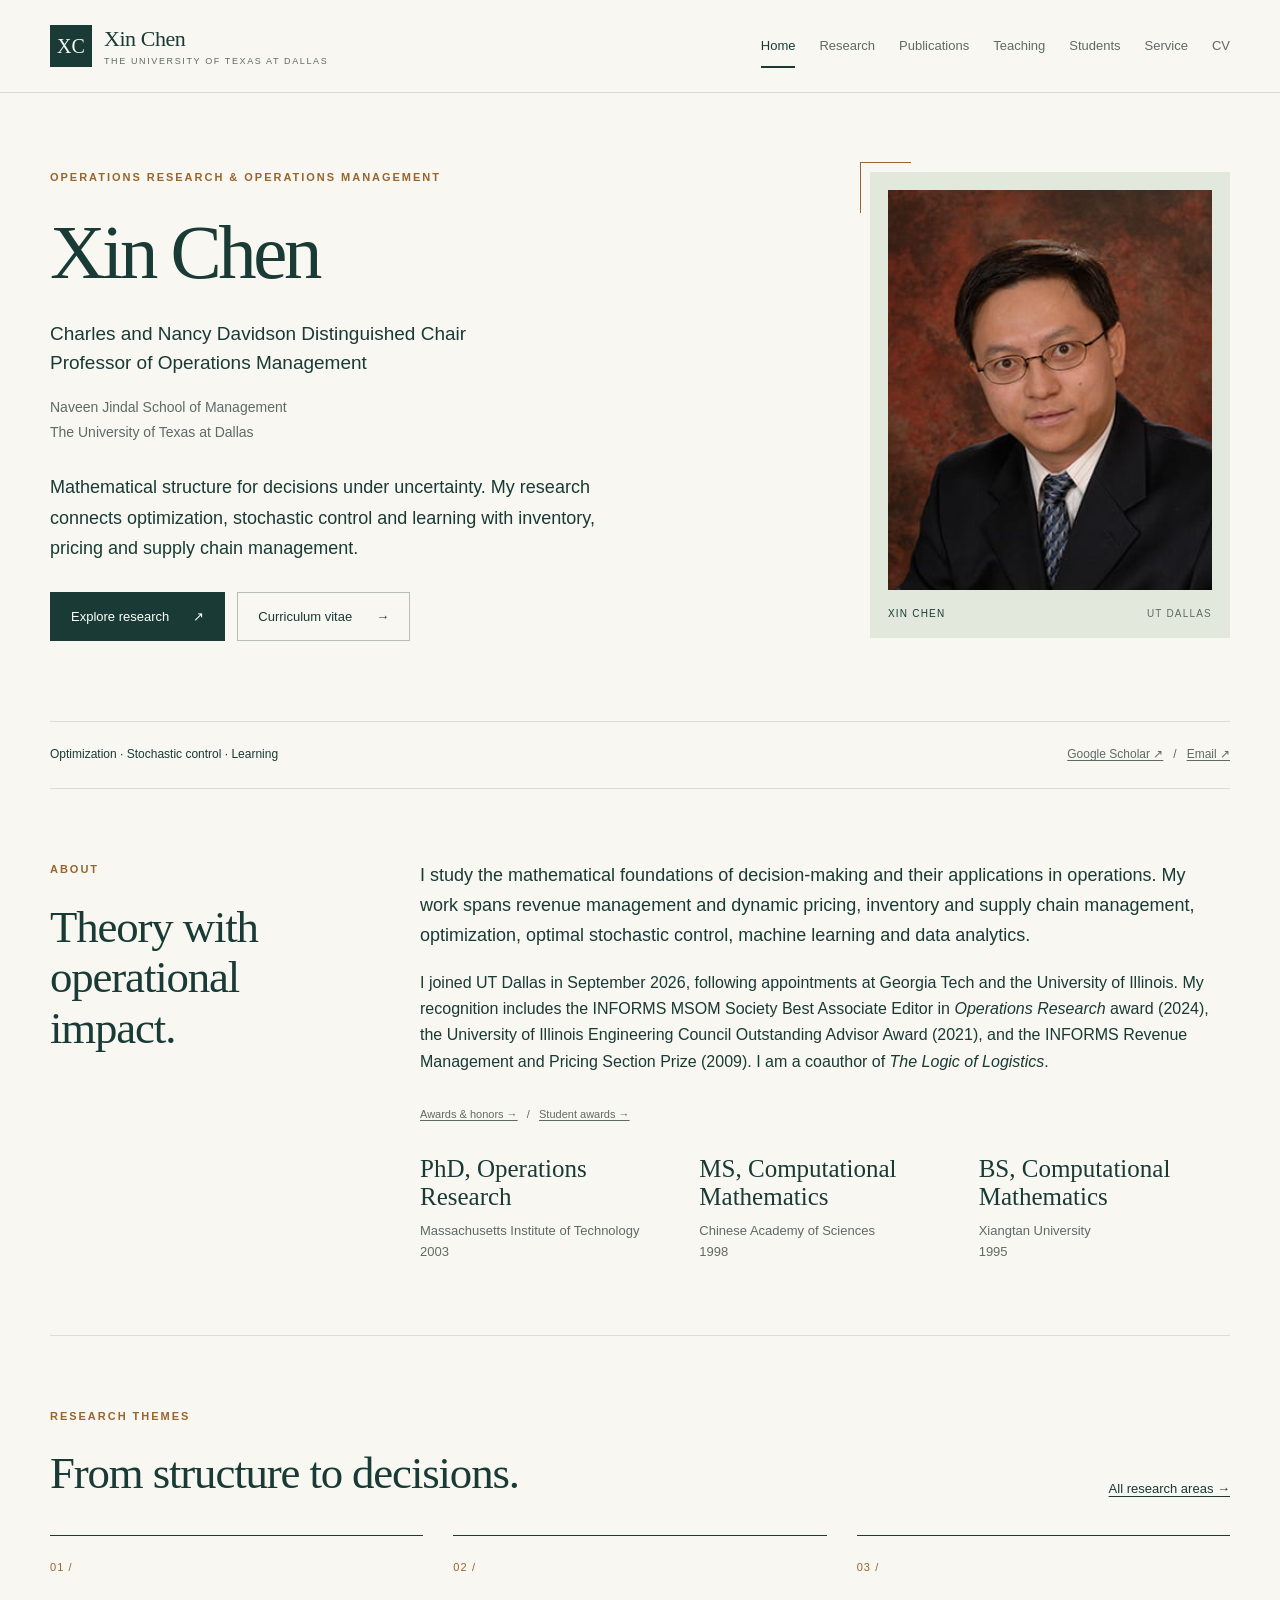
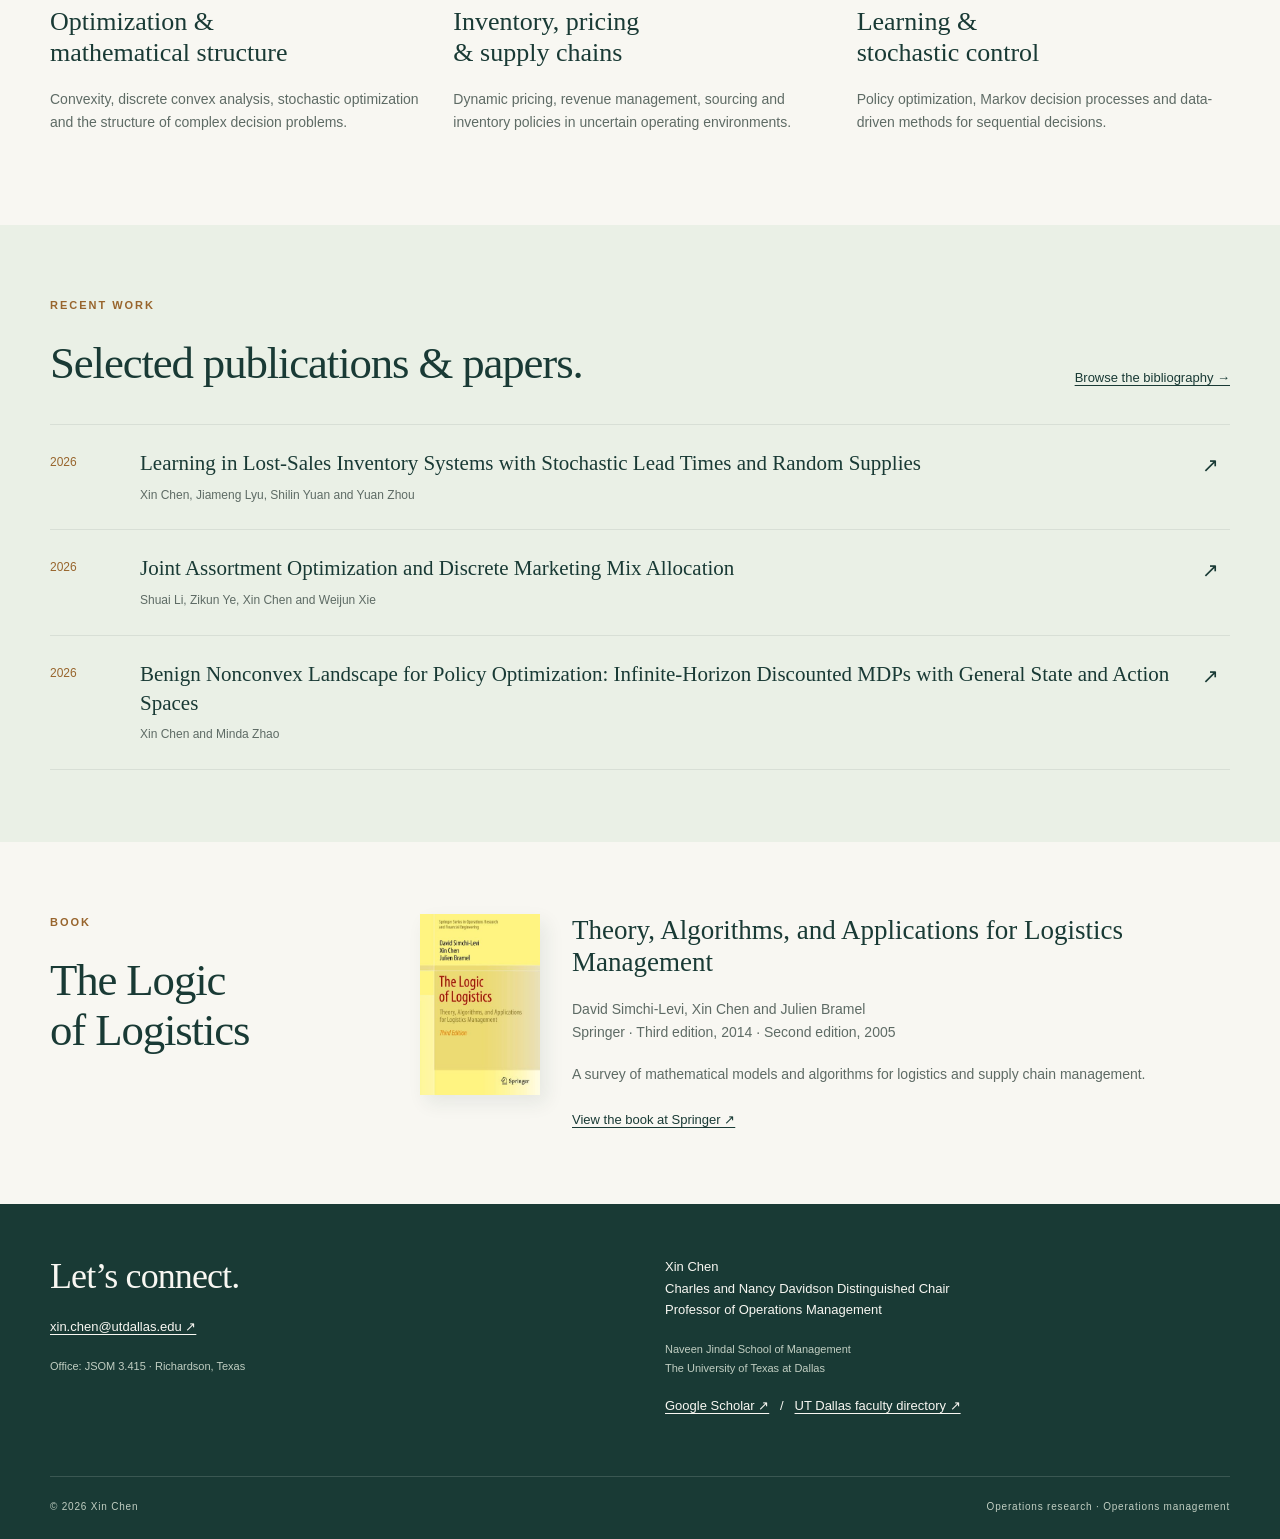
==== commit 1c422e4e: "Add faculty and student awards and honors Expand CV recognition to all 13 honors and add 14 student " ====
--- a/index.html
+++ b/index.html
@@ -8,7 +8,7 @@
 <header class="header"><div class="wrap header-inner"><a class="brand" href="index.html" aria-label="Xin Chen — home"><span class="monogram" aria-hidden="true">XC</span><span class="brand-name">Xin Chen<span class="brand-small">The University of Texas at Dallas</span></span></a>
 <button class="menu-button" aria-controls="navigation" aria-expanded="false" type="button">Menu</button><nav class="nav" id="navigation" aria-label="Main navigation"><a href="index.html" aria-current="page">Home</a><a href="research.html">Research</a><a href="publications.html">Publications</a><a href="teaching.html">Teaching</a><a href="students.html">Students</a><a href="service.html">Service</a><a href="cv.html">CV</a></nav></div></header>
 <main id="main"><div class="wrap"><section class="hero" aria-labelledby="home-title"><div><div class="eyebrow">Operations research &amp; operations management</div><h1 id="home-title">Xin Chen</h1><p class="title">Charles and Nancy Davidson Distinguished Chair<br>Professor of Operations Management</p><p class="affiliation">Naveen Jindal School of Management<br>The University of Texas at Dallas</p><p class="hero-summary">Mathematical structure for decisions under uncertainty. My research connects optimization, stochastic control and learning with inventory, pricing and supply chain management.</p><div class="actions"><a href="research.html" class="button">Explore research <span aria-hidden="true">↗</span></a><a href="cv.html" class="button secondary">Curriculum vitae <span aria-hidden="true">→</span></a></div></div><figure style="margin:0"><div class="portrait-box"><img src="portrait.jpg" alt="Portrait of Xin Chen" width="300" height="400" fetchpriority="high"><figcaption class="portrait-caption"><span>Xin Chen</span><span>UT Dallas</span></figcaption></div></figure></section><div class="band"><strong>Optimization · Stochastic control · Learning</strong><span><a href="https://scholar.google.com/citations?user=iqSx2rYAAAAJ&amp;hl=en">Google Scholar ↗</a> &nbsp; / &nbsp; <a href="mailto:xin.chen@utdallas.edu">Email ↗</a></span></div>
-<section class="section two-column" id="about"><div><div class="eyebrow">About</div><h2>Theory with<br>operational impact.</h2></div><div><p class="intro-copy">I study the mathematical foundations of decision-making and their applications in operations. My work spans revenue management and dynamic pricing, inventory and supply chain management, optimization, optimal stochastic control, machine learning and data analytics.</p><p>I joined UT Dallas in September 2026, following appointments at Georgia Tech and the University of Illinois. My recognition includes the INFORMS MSOM Society Best Associate Editor in <em>Operations Research</em> award (2024), the University of Illinois Engineering Council Outstanding Advisor Award (2021), and the INFORMS Revenue Management and Pricing Section Prize (2009). I am a coauthor of <em>The Logic of Logistics</em>.</p><div class="education"><div><strong>PhD, Operations Research</strong><span>Massachusetts Institute of Technology<br>2003</span></div><div><strong>MS, Computational Mathematics</strong><span>Chinese Academy of Sciences<br>1998</span></div><div><strong>BS, Computational Mathematics</strong><span>Xiangtan University<br>1995</span></div></div></div></section>
+<section class="section two-column" id="about"><div><div class="eyebrow">About</div><h2>Theory with<br>operational impact.</h2></div><div><p class="intro-copy">I study the mathematical foundations of decision-making and their applications in operations. My work spans revenue management and dynamic pricing, inventory and supply chain management, optimization, optimal stochastic control, machine learning and data analytics.</p><p>I joined UT Dallas in September 2026, following appointments at Georgia Tech and the University of Illinois. My recognition includes the INFORMS MSOM Society Best Associate Editor in <em>Operations Research</em> award (2024), the University of Illinois Engineering Council Outstanding Advisor Award (2021), and the INFORMS Revenue Management and Pricing Section Prize (2009). I am a coauthor of <em>The Logic of Logistics</em>.</p><p class="source-line"><a href="cv.html#awards">Awards &amp; honors →</a> &nbsp; / &nbsp; <a href="students.html#student-awards">Student awards →</a></p><div class="education"><div><strong>PhD, Operations Research</strong><span>Massachusetts Institute of Technology<br>2003</span></div><div><strong>MS, Computational Mathematics</strong><span>Chinese Academy of Sciences<br>1998</span></div><div><strong>BS, Computational Mathematics</strong><span>Xiangtan University<br>1995</span></div></div></div></section>
 <section class="section" id="research"><div class="section-heading"><div><div class="eyebrow">Research themes</div><h2>From structure to decisions.</h2></div><a href="research.html" class="text-link">All research areas →</a></div><div class="research-grid"><article class="research-tile"><span class="number">01 /</span><h3>Optimization &amp;<br>mathematical structure</h3><p>Convexity, discrete convex analysis, stochastic optimization and the structure of complex decision problems.</p></article><article class="research-tile"><span class="number">02 /</span><h3>Inventory, pricing<br>&amp; supply chains</h3><p>Dynamic pricing, revenue management, sourcing and inventory policies in uncertain operating environments.</p></article><article class="research-tile"><span class="number">03 /</span><h3>Learning &amp;<br>stochastic control</h3><p>Policy optimization, Markov decision processes and data-driven methods for sequential decisions.</p></article></div></section></div>
 <div class="tinted"><section class="wrap section" id="publications"><div class="section-heading"><div><div class="eyebrow">Recent work</div><h2>Selected publications &amp; papers.</h2></div><a href="publications.html" class="text-link">Browse the bibliography →</a></div><a class="work-row" href="https://doi.org/10.1287/mnsc.2023.04203"><span class="work-year">2026</span><div><h3>Learning in Lost-Sales Inventory Systems with Stochastic Lead Times and Random Supplies</h3><p>Xin Chen, Jiameng Lyu, Shilin Yuan and Yuan Zhou</p></div><span class="work-arrow" aria-hidden="true">↗</span></a><a class="work-row" href="https://doi.org/10.1287/msom.2024.1406"><span class="work-year">2026</span><div><h3>Joint Assortment Optimization and Discrete Marketing Mix Allocation</h3><p>Shuai Li, Zikun Ye, Xin Chen and Weijun Xie</p></div><span class="work-arrow" aria-hidden="true">↗</span></a><a class="work-row" href="https://arxiv.org/abs/2609.21433"><span class="work-year">2026</span><div><h3>Benign Nonconvex Landscape for Policy Optimization: Infinite-Horizon Discounted MDPs with General State and Action Spaces</h3><p>Xin Chen and Minda Zhao</p></div><span class="work-arrow" aria-hidden="true">↗</span></a></section></div>
 <section class="wrap section two-column"><div><div class="eyebrow">Book</div><h2>The Logic<br>of Logistics</h2></div><div class="book-panel"><img src="book.jpg" alt="Cover of The Logic of Logistics, third edition" width="120" height="181" loading="lazy"><div><h3>Theory, Algorithms, and Applications for Logistics Management</h3><p>David Simchi-Levi, Xin Chen and Julien Bramel<br>Springer · Third edition, 2014 · Second edition, 2005</p><p>A survey of mathematical models and algorithms for logistics and supply chain management.</p><a href="https://link.springer.com/book/10.1007/978-1-4614-9149-1" class="text-link">View the book at Springer ↗</a></div></div></section></main>
